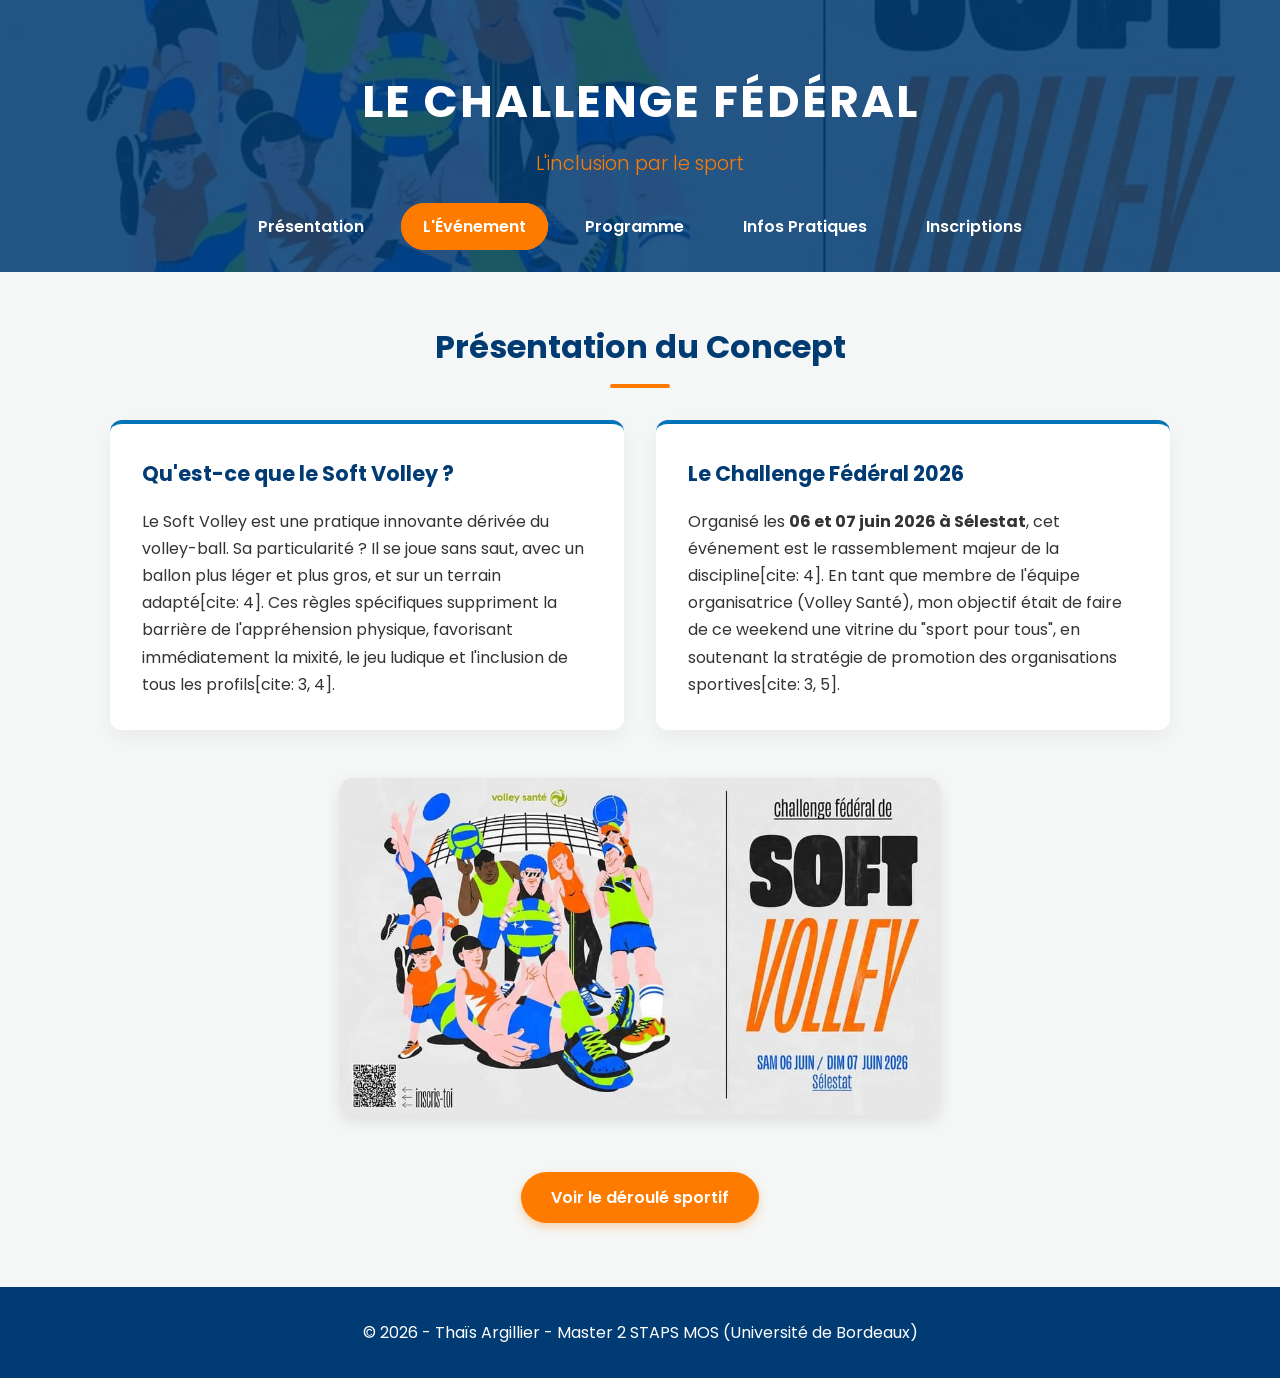
==== description.html @ 85fd7bfa "Add files via upload" ====
<!DOCTYPE html>
<html lang="fr">
<head>
    <meta charset="UTF-8">
    <title>Le Soft Volley - Challenge Fédéral</title>
    <link rel="stylesheet" href="style.css">
</head>
<body>
    <header>
        <h1>Le Challenge Fédéral</h1>
        <h2>L'inclusion par le sport</h2>
        <nav>
            <ul>
                <li><a href="index.html">Présentation</a></li>
                <li><a href="description.html" class="active">L'Événement</a></li>
                <li><a href="programme.html">Programme</a></li>
                <li><a href="infos.html">Infos Pratiques</a></li>
                <li><a href="inscription.html">Inscriptions</a></li>
            </ul>
        </nav>
    </header>

    <main>
        <h2 class="section-title">Présentation du Concept</h2>
        
        <div class="grid-2">
            <div class="card">
                <h3>Qu'est-ce que le Soft Volley ?</h3>
                <p>Le Soft Volley est une pratique innovante dérivée du volley-ball. Sa particularité ? Il se joue sans saut, avec un ballon plus léger et plus gros, et sur un terrain adapté[cite: 4]. Ces règles spécifiques suppriment la barrière de l'appréhension physique, favorisant immédiatement la mixité, le jeu ludique et l'inclusion de tous les profils[cite: 3, 4].</p>
            </div>
            
            <div class="card">
                <h3>Le Challenge Fédéral 2026</h3>
                <p>Organisé les <strong>06 et 07 juin 2026 à Sélestat</strong>, cet événement est le rassemblement majeur de la discipline[cite: 4]. En tant que membre de l'équipe organisatrice (Volley Santé), mon objectif était de faire de ce weekend une vitrine du "sport pour tous", en soutenant la stratégie de promotion des organisations sportives[cite: 3, 5].</p>
            </div>
        </div>

        <div style="text-align: center; margin: 2rem 0;">
            <img src="images/affiche challenge.jpg" alt="Affiche Soft Volley 2026" class="img-fluid" style="max-width: 600px;">
        </div>

        <div class="cta-container">
            <a href="programme.html" class="btn">Voir le déroulé sportif</a>
        </div>
    </main>

    <footer>
        <p>&copy; 2026 - Thaïs Argillier - Master 2 STAPS MOS (Université de Bordeaux)</p>
    </footer>
</body>
</html>
---- style.css ----
@import url('https://fonts.googleapis.com/css2?family=Poppins:wght@300;400;600;700&display=swap');

:root {
    --primary-blue: #003B73;
    --secondary-blue: #0074B7;
    --accent-orange: #FF7B00;
    --bg-light: #F4F7F6;
    --text-dark: #333333;
    --white: #FFFFFF;
}

* {
    margin: 0;
    padding: 0;
    box-sizing: border-box;
}

body {
    font-family: 'Poppins', sans-serif;
    background-color: var(--bg-light);
    color: var(--text-dark);
    line-height: 1.7;
}

/* Header Banderole avec image */
header {
    background: linear-gradient(rgba(0, 59, 115, 0.85), rgba(0, 59, 115, 0.85)), url('images/affiche%20challenge.jpg') center/cover no-repeat;
    color: var(--white);
    padding: 4rem 2rem 2rem 2rem;
    text-align: center;
}

header h1 {
    font-size: 2.8rem;
    font-weight: 700;
    margin-bottom: 0.5rem;
    text-transform: uppercase;
    letter-spacing: 2px;
}

header h2 {
    font-size: 1.2rem;
    font-weight: 300;
    color: var(--accent-orange);
}

/* Menu de navigation */
nav {
    margin-top: 2rem;
}

nav ul {
    list-style: none;
    display: flex;
    justify-content: center;
    gap: 15px;
    flex-wrap: wrap;
}

nav ul li a {
    color: var(--white);
    text-decoration: none;
    padding: 10px 20px;
    font-weight: 600;
    border-radius: 25px;
    border: 2px solid transparent;
    transition: all 0.3s ease;
}

nav ul li a:hover, nav ul li a.active {
    background-color: var(--accent-orange);
    border-color: var(--accent-orange);
}

/* Conteneur principal et structure en colonnes */
main {
    max-width: 1100px;
    margin: 3rem auto;
    padding: 0 20px;
}

.section-title {
    text-align: center;
    color: var(--primary-blue);
    font-size: 2rem;
    margin-bottom: 2rem;
    position: relative;
}

.section-title::after {
    content: '';
    width: 60px;
    height: 4px;
    background-color: var(--accent-orange);
    display: block;
    margin: 10px auto 0;
    border-radius: 2px;
}

/* Grilles CSS pour les colonnes */
.grid-2, .grid-3 {
    display: grid;
    gap: 2rem;
    margin-bottom: 3rem;
}

.grid-2 { grid-template-columns: repeat(auto-fit, minmax(400px, 1fr)); }
.grid-3 { grid-template-columns: repeat(auto-fit, minmax(300px, 1fr)); }

/* Design des cartes (Cards) */
.card {
    background: var(--white);
    padding: 2rem;
    border-radius: 12px;
    box-shadow: 0 8px 20px rgba(0,0,0,0.05);
    transition: transform 0.3s ease;
    border-top: 4px solid var(--secondary-blue);
}

.card:hover {
    transform: translateY(-5px);
    box-shadow: 0 12px 25px rgba(0,0,0,0.1);
}

.card h3 {
    color: var(--primary-blue);
    margin-bottom: 1rem;
    font-size: 1.3rem;
}

/* Boutons (Liens entre pages) */
.cta-container {
    text-align: center;
    margin: 3rem 0;
}

.btn {
    display: inline-block;
    background-color: var(--accent-orange);
    color: var(--white);
    padding: 12px 30px;
    text-decoration: none;
    font-weight: 600;
    border-radius: 30px;
    transition: background 0.3s ease, transform 0.2s ease;
    box-shadow: 0 4px 10px rgba(255, 123, 0, 0.3);
}

.btn:hover {
    background-color: #e66a00;
    transform: scale(1.05);
}

/* Images */
.img-fluid {
    max-width: 100%;
    height: auto;
    border-radius: 12px;
    box-shadow: 0 5px 15px rgba(0,0,0,0.1);
}

/* Formulaire */
form.card {
    max-width: 700px;
    margin: 0 auto;
}

.form-group {
    margin-bottom: 1.5rem;
}

.form-group label {
    display: block;
    font-weight: 600;
    margin-bottom: 0.5rem;
    color: var(--primary-blue);
}

.form-group input, .form-group select {
    width: 100%;
    padding: 12px;
    border: 1px solid #ccc;
    border-radius: 6px;
    font-family: inherit;
}

.form-group input:focus {
    outline: none;
    border-color: var(--secondary-blue);
    box-shadow: 0 0 5px rgba(0, 116, 183, 0.3);
}

button[type="submit"] {
    border: none;
    cursor: pointer;
    width: 100%;
    font-size: 1.1rem;
}

/* Footer */
footer {
    background-color: var(--primary-blue);
    color: var(--white);
    text-align: center;
    padding: 2rem;
    margin-top: 4rem;
}
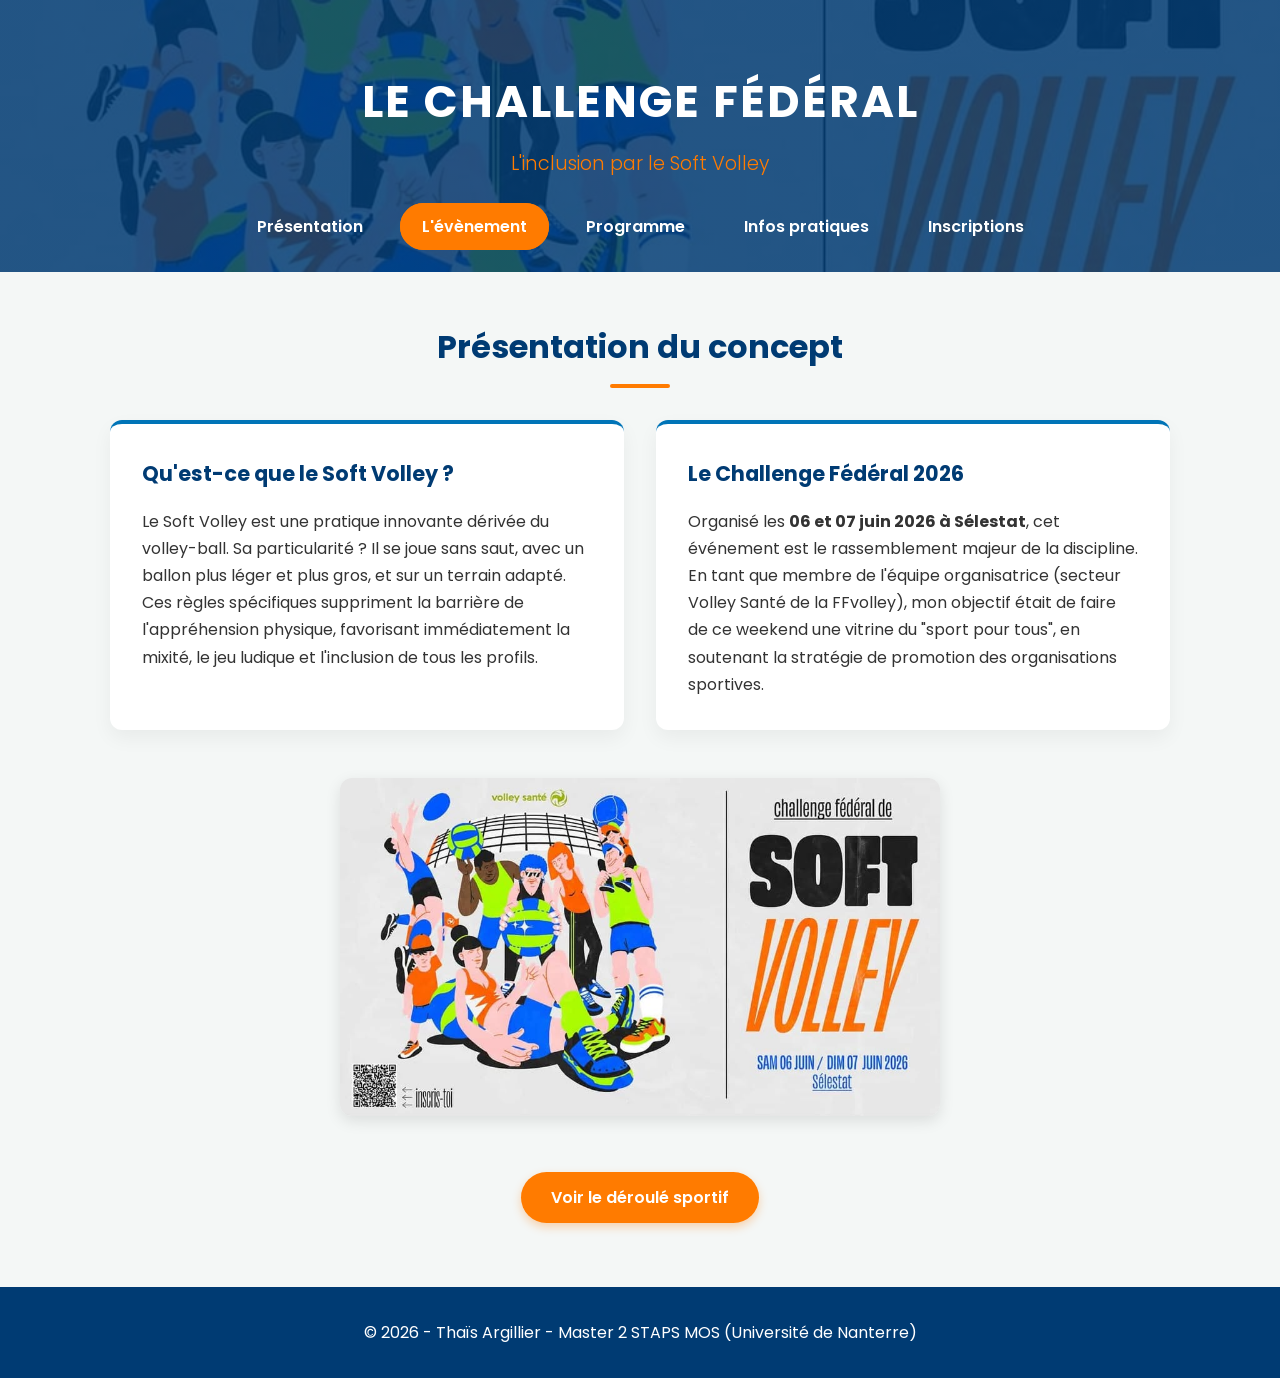
==== commit 8dd1d724: "Add files via upload" ====
--- a/description.html
+++ b/description.html
@@ -8,30 +8,31 @@
 <body>
     <header>
         <h1>Le Challenge Fédéral</h1>
-        <h2>L'inclusion par le sport</h2>
+        <h2>L'inclusion par le Soft Volley</h2>
         <nav>
             <ul>
                 <li><a href="index.html">Présentation</a></li>
-                <li><a href="description.html" class="active">L'Événement</a></li>
+                <li><a href="description.html" class="active">L'évènement</a></li>
                 <li><a href="programme.html">Programme</a></li>
-                <li><a href="infos.html">Infos Pratiques</a></li>
+                <li><a href="infos.html">Infos pratiques</a></li>
                 <li><a href="inscription.html">Inscriptions</a></li>
             </ul>
         </nav>
     </header>
 
     <main>
-        <h2 class="section-title">Présentation du Concept</h2>
+        <h2 class="section-title">Présentation du concept</h2>
         
         <div class="grid-2">
             <div class="card">
                 <h3>Qu'est-ce que le Soft Volley ?</h3>
-                <p>Le Soft Volley est une pratique innovante dérivée du volley-ball. Sa particularité ? Il se joue sans saut, avec un ballon plus léger et plus gros, et sur un terrain adapté[cite: 4]. Ces règles spécifiques suppriment la barrière de l'appréhension physique, favorisant immédiatement la mixité, le jeu ludique et l'inclusion de tous les profils[cite: 3, 4].</p>
+                <p>Le Soft Volley est une pratique innovante dérivée du volley-ball. 
+                Sa particularité ? Il se joue sans saut, avec un ballon plus léger et plus gros, et sur un terrain adapté. Ces règles spécifiques suppriment la barrière de l'appréhension physique, favorisant immédiatement la mixité, le jeu ludique et l'inclusion de tous les profils.</p>
             </div>
             
             <div class="card">
                 <h3>Le Challenge Fédéral 2026</h3>
-                <p>Organisé les <strong>06 et 07 juin 2026 à Sélestat</strong>, cet événement est le rassemblement majeur de la discipline[cite: 4]. En tant que membre de l'équipe organisatrice (Volley Santé), mon objectif était de faire de ce weekend une vitrine du "sport pour tous", en soutenant la stratégie de promotion des organisations sportives[cite: 3, 5].</p>
+                <p>Organisé les <strong>06 et 07 juin 2026 à Sélestat</strong>, cet événement est le rassemblement majeur de la discipline. En tant que membre de l'équipe organisatrice (secteur Volley Santé de la FFvolley), mon objectif était de faire de ce weekend une vitrine du "sport pour tous", en soutenant la stratégie de promotion des organisations sportives.</p>
             </div>
         </div>
 
@@ -45,7 +46,7 @@
     </main>
 
     <footer>
-        <p>&copy; 2026 - Thaïs Argillier - Master 2 STAPS MOS (Université de Bordeaux)</p>
+        <p>&copy; 2026 - Thaïs Argillier - Master 2 STAPS MOS (Université de Nanterre)</p>
     </footer>
 </body>
 </html>
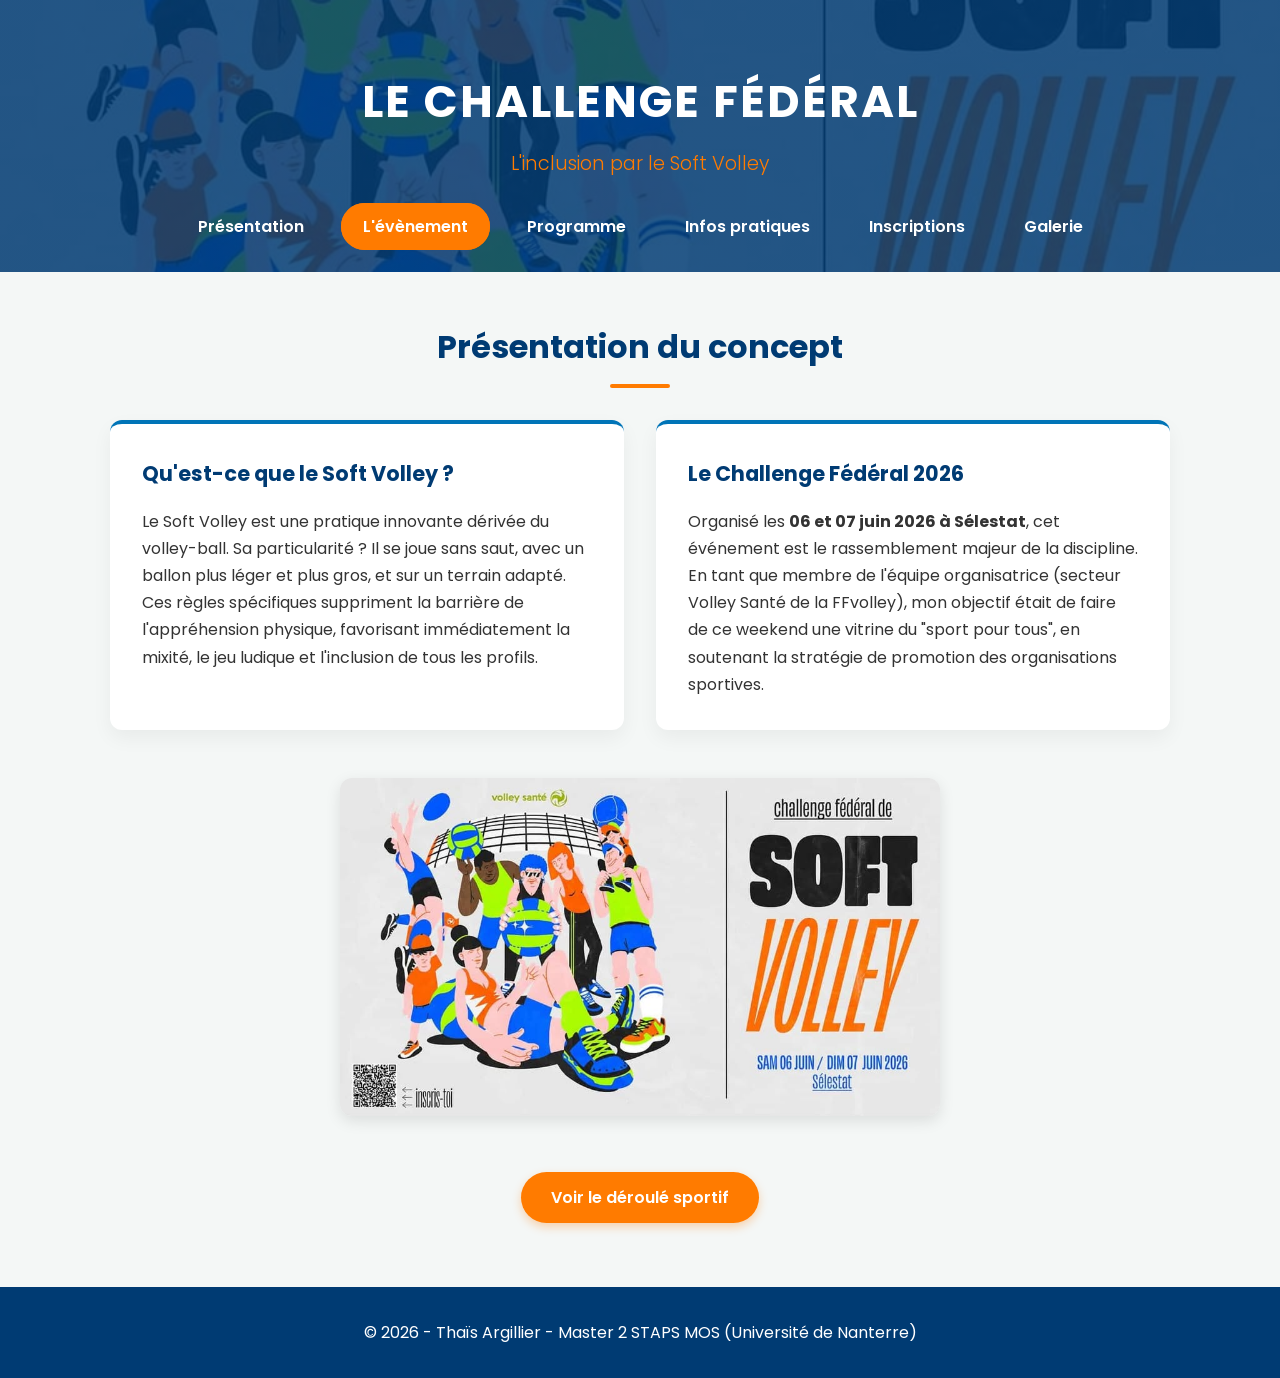
==== commit 90d51226: "Add files via upload" ====
--- a/description.html
+++ b/description.html
@@ -16,6 +16,7 @@
                 <li><a href="programme.html">Programme</a></li>
                 <li><a href="infos.html">Infos pratiques</a></li>
                 <li><a href="inscription.html">Inscriptions</a></li>
+                <li><a href="galerie.html">Galerie</a></li>
             </ul>
         </nav>
     </header>
--- a/style.css
+++ b/style.css
@@ -204,4 +204,27 @@
     text-align: center;
     padding: 2rem;
     margin-top: 4rem;
+}
+
+/* Grille pour la page Galerie */
+.gallery-grid {
+    display: grid;
+    grid-template-columns: repeat(auto-fit, minmax(300px, 1fr));
+    gap: 1.5rem;
+    margin-top: 2rem;
+}
+
+.gallery-grid img {
+    width: 100%;
+    height: 280px;
+    object-fit: cover; /* Recadre l'image proprement sans la déformer */
+    border-radius: 12px;
+    box-shadow: 0 5px 15px rgba(0,0,0,0.1);
+    transition: transform 0.3s ease;
+    margin: 0; 
+}
+
+.gallery-grid img:hover {
+    transform: scale(1.05);
+    box-shadow: 0 10px 20px rgba(0,0,0,0.2);
 }
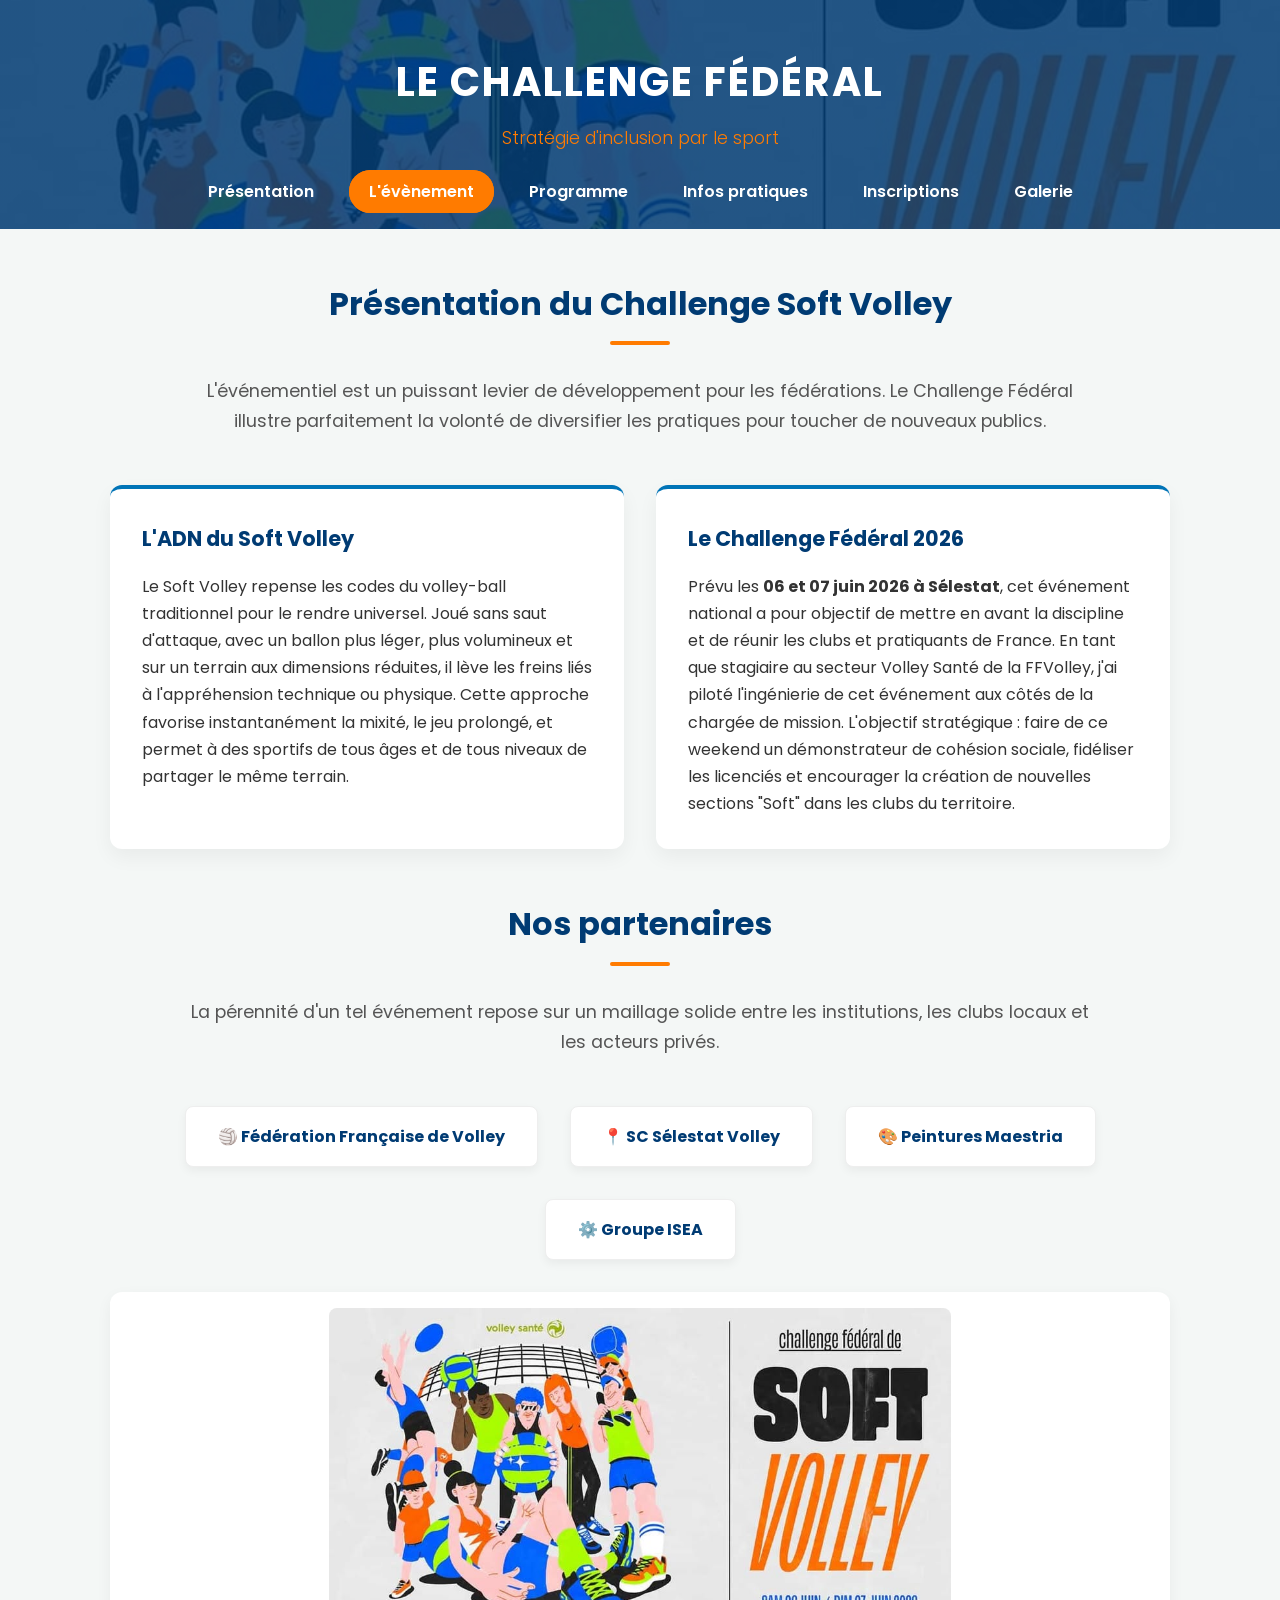
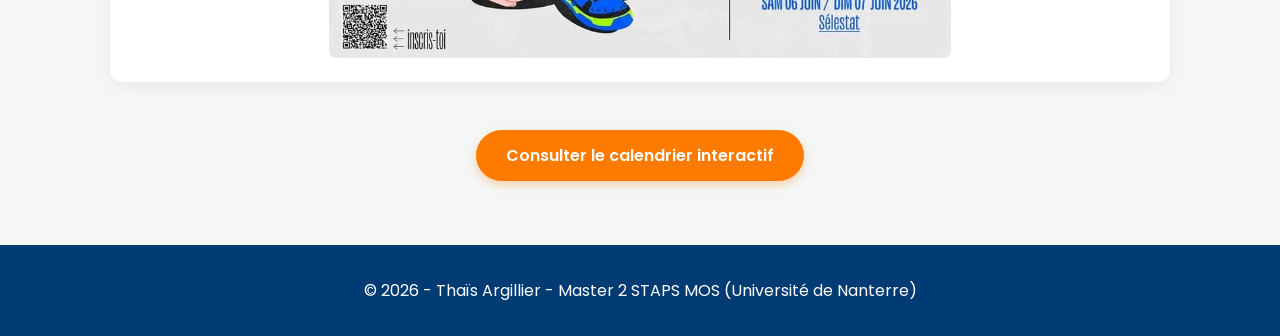
==== commit a67abb2e: "Add files via upload" ====
--- a/description.html
+++ b/description.html
@@ -8,7 +8,7 @@
 <body>
     <header>
         <h1>Le Challenge Fédéral</h1>
-        <h2>L'inclusion par le Soft Volley</h2>
+        <h2>Stratégie d'inclusion par le sport</h2>
         <nav>
             <ul>
                 <li><a href="index.html">Présentation</a></li>
@@ -22,27 +22,37 @@
     </header>
 
     <main>
-        <h2 class="section-title">Présentation du concept</h2>
+        <h2 class="section-title">Présentation du Challenge Soft Volley</h2>
+        <p class="intro-text">L'événementiel est un puissant levier de développement pour les fédérations. Le Challenge Fédéral illustre parfaitement la volonté de diversifier les pratiques pour toucher de nouveaux publics.</p>
         
         <div class="grid-2">
             <div class="card">
-                <h3>Qu'est-ce que le Soft Volley ?</h3>
-                <p>Le Soft Volley est une pratique innovante dérivée du volley-ball. 
-                Sa particularité ? Il se joue sans saut, avec un ballon plus léger et plus gros, et sur un terrain adapté. Ces règles spécifiques suppriment la barrière de l'appréhension physique, favorisant immédiatement la mixité, le jeu ludique et l'inclusion de tous les profils.</p>
+                <h3>L'ADN du Soft Volley</h3>
+                <p>Le Soft Volley repense les codes du volley-ball traditionnel pour le rendre universel. Joué sans saut d'attaque, avec un ballon plus léger, plus volumineux et sur un terrain aux dimensions réduites, il lève les freins liés à l'appréhension technique ou physique. Cette approche favorise instantanément la mixité, le jeu prolongé, et permet à des sportifs de tous âges et de tous niveaux de partager le même terrain.</p>
             </div>
             
             <div class="card">
                 <h3>Le Challenge Fédéral 2026</h3>
-                <p>Organisé les <strong>06 et 07 juin 2026 à Sélestat</strong>, cet événement est le rassemblement majeur de la discipline. En tant que membre de l'équipe organisatrice (secteur Volley Santé de la FFvolley), mon objectif était de faire de ce weekend une vitrine du "sport pour tous", en soutenant la stratégie de promotion des organisations sportives.</p>
+                <p>Prévu les <strong>06 et 07 juin 2026 à Sélestat</strong>, cet événement national a pour objectif de mettre en avant la discipline et de réunir les clubs et pratiquants de France. En tant que stagiaire au secteur Volley Santé de la FFVolley, j'ai piloté l'ingénierie de cet événement aux côtés de la chargée de mission. L'objectif stratégique : faire de ce weekend un démonstrateur de cohésion sociale, fidéliser les licenciés et encourager la création de nouvelles sections "Soft" dans les clubs du territoire.</p>
             </div>
         </div>
 
-        <div style="text-align: center; margin: 2rem 0;">
-            <img src="images/affiche challenge.jpg" alt="Affiche Soft Volley 2026" class="img-fluid" style="max-width: 600px;">
+        <h2 class="section-title">Nos partenaires</h2>
+        <p class="intro-text">La pérennité d'un tel événement repose sur un maillage solide entre les institutions, les clubs locaux et les acteurs privés.</p>
+        
+        <div class="partners-grid">
+            <a href="http://www.ffvb.org/" target="_blank" class="partner-logo">🏐 Fédération Française de Volley</a>
+            <a href="https://www.selestat-volley.fr/" target="_blank" class="partner-logo">📍 SC Sélestat Volley</a>
+            <a href="#" class="partner-logo">🎨 Peintures Maestria</a>
+            <a href="#" class="partner-logo">⚙️ Groupe ISEA</a>
+        </div>
+
+        <div class="img-container">
+            <img src="images/affiche challenge.jpg" alt="Affiche Soft Volley 2026" class="img-fluid">
         </div>
 
         <div class="cta-container">
-            <a href="programme.html" class="btn">Voir le déroulé sportif</a>
+            <a href="programme.html" class="btn">Consulter le calendrier interactif</a>
         </div>
     </main>
 
--- a/style.css
+++ b/style.css
@@ -22,16 +22,16 @@
     line-height: 1.7;
 }
 
-/* Header Banderole avec image */
+/* Header */
 header {
     background: linear-gradient(rgba(0, 59, 115, 0.85), rgba(0, 59, 115, 0.85)), url('images/affiche%20challenge.jpg') center/cover no-repeat;
     color: var(--white);
-    padding: 4rem 2rem 2rem 2rem;
+    padding: 3rem 2rem 1.5rem 2rem;
     text-align: center;
 }
 
 header h1 {
-    font-size: 2.8rem;
+    font-size: 2.5rem;
     font-weight: 700;
     margin-bottom: 0.5rem;
     text-transform: uppercase;
@@ -39,16 +39,13 @@
 }
 
 header h2 {
-    font-size: 1.2rem;
+    font-size: 1.1rem;
     font-weight: 300;
     color: var(--accent-orange);
 }
 
-/* Menu de navigation */
-nav {
-    margin-top: 2rem;
-}
-
+/* Menu */
+nav { margin-top: 1.5rem; }
 nav ul {
     list-style: none;
     display: flex;
@@ -56,23 +53,21 @@
     gap: 15px;
     flex-wrap: wrap;
 }
-
 nav ul li a {
     color: var(--white);
     text-decoration: none;
-    padding: 10px 20px;
+    padding: 8px 18px;
     font-weight: 600;
     border-radius: 25px;
     border: 2px solid transparent;
     transition: all 0.3s ease;
 }
-
 nav ul li a:hover, nav ul li a.active {
     background-color: var(--accent-orange);
     border-color: var(--accent-orange);
 }
 
-/* Conteneur principal et structure en colonnes */
+/* Structure principale */
 main {
     max-width: 1100px;
     margin: 3rem auto;
@@ -83,31 +78,39 @@
     text-align: center;
     color: var(--primary-blue);
     font-size: 2rem;
-    margin-bottom: 2rem;
+    margin-bottom: 1.5rem;
     position: relative;
 }
-
 .section-title::after {
     content: '';
     width: 60px;
     height: 4px;
     background-color: var(--accent-orange);
     display: block;
-    margin: 10px auto 0;
+    margin: 10px auto 2rem;
     border-radius: 2px;
 }
 
-/* Grilles CSS pour les colonnes */
-.grid-2, .grid-3 {
+/* Texte enrichi */
+.intro-text {
+    text-align: center;
+    max-width: 900px;
+    margin: 0 auto 3rem auto;
+    font-size: 1.1rem;
+    color: #555;
+}
+
+/* Grilles */
+.grid-2, .grid-3, .grid-4 {
     display: grid;
     gap: 2rem;
     margin-bottom: 3rem;
 }
-
 .grid-2 { grid-template-columns: repeat(auto-fit, minmax(400px, 1fr)); }
 .grid-3 { grid-template-columns: repeat(auto-fit, minmax(300px, 1fr)); }
-
-/* Design des cartes (Cards) */
+.grid-4 { grid-template-columns: repeat(auto-fit, minmax(200px, 1fr)); }
+
+/* Cartes (Cards) */
 .card {
     background: var(--white);
     padding: 2rem;
@@ -116,24 +119,132 @@
     transition: transform 0.3s ease;
     border-top: 4px solid var(--secondary-blue);
 }
-
 .card:hover {
     transform: translateY(-5px);
     box-shadow: 0 12px 25px rgba(0,0,0,0.1);
 }
-
 .card h3 {
     color: var(--primary-blue);
     margin-bottom: 1rem;
     font-size: 1.3rem;
 }
 
-/* Boutons (Liens entre pages) */
-.cta-container {
-    text-align: center;
-    margin: 3rem 0;
-}
-
+/* Images ajustées (Visibles en entier) */
+.img-container {
+    text-align: center;
+    margin: 2rem 0;
+    background: #fff;
+    padding: 1rem;
+    border-radius: 12px;
+    box-shadow: 0 5px 15px rgba(0,0,0,0.05);
+}
+.img-fluid {
+    max-width: 100%;
+    max-height: 350px;
+    object-fit: contain; /* Empêche le rognage de l'image */
+    border-radius: 8px;
+}
+
+/* Galerie */
+.gallery-grid {
+    display: grid;
+    grid-template-columns: repeat(auto-fit, minmax(300px, 1fr));
+    gap: 1.5rem;
+    margin-top: 2rem;
+}
+.gallery-grid img {
+    width: 100%;
+    height: 250px;
+    object-fit: contain; /* L'image s'ajuste sans être coupée */
+    background: #fff;
+    padding: 10px;
+    border-radius: 12px;
+    box-shadow: 0 5px 15px rgba(0,0,0,0.08);
+    transition: transform 0.3s ease;
+}
+.gallery-grid img:hover {
+    transform: scale(1.05);
+}
+
+/* Partenaires */
+.partners-grid {
+    display: flex;
+    justify-content: center;
+    gap: 2rem;
+    flex-wrap: wrap;
+    margin-top: 2rem;
+}
+.partner-logo {
+    display: block;
+    background: var(--white);
+    padding: 1rem 2rem;
+    border-radius: 8px;
+    color: var(--primary-blue);
+    font-weight: bold;
+    text-decoration: none;
+    box-shadow: 0 4px 10px rgba(0,0,0,0.05);
+    border: 1px solid #eee;
+    transition: all 0.3s ease;
+}
+.partner-logo:hover {
+    border-color: var(--accent-orange);
+    color: var(--accent-orange);
+    transform: translateY(-3px);
+}
+
+/* Calendrier interactif (Accords HTML) */
+.calendar-day {
+    background: var(--white);
+    margin-bottom: 1rem;
+    border-radius: 8px;
+    box-shadow: 0 4px 10px rgba(0,0,0,0.05);
+    overflow: hidden;
+}
+.calendar-day summary {
+    background: var(--secondary-blue);
+    color: var(--white);
+    padding: 1rem 1.5rem;
+    font-size: 1.2rem;
+    font-weight: 600;
+    cursor: pointer;
+    list-style: none;
+    transition: background 0.3s ease;
+}
+.calendar-day summary:hover { background: var(--primary-blue); }
+.calendar-day summary::-webkit-details-marker { display: none; }
+.calendar-content {
+    padding: 1.5rem;
+    border-left: 4px solid var(--accent-orange);
+}
+.calendar-content ul {
+    list-style: none;
+}
+.calendar-content ul li {
+    margin-bottom: 0.8rem;
+    padding-bottom: 0.8rem;
+    border-bottom: 1px solid #eee;
+}
+
+/* Google Maps */
+.map-responsive {
+    overflow: hidden;
+    padding-bottom: 45%;
+    position: relative;
+    height: 0;
+    border-radius: 12px;
+    box-shadow: 0 5px 15px rgba(0,0,0,0.1);
+    margin: 2rem 0;
+}
+.map-responsive iframe {
+    left: 0;
+    top: 0;
+    height: 100%;
+    width: 100%;
+    position: absolute;
+}
+
+/* Boutons */
+.cta-container { text-align: center; margin: 3rem 0; }
 .btn {
     display: inline-block;
     background-color: var(--accent-orange);
@@ -145,86 +256,23 @@
     transition: background 0.3s ease, transform 0.2s ease;
     box-shadow: 0 4px 10px rgba(255, 123, 0, 0.3);
 }
-
-.btn:hover {
-    background-color: #e66a00;
-    transform: scale(1.05);
-}
-
-/* Images */
-.img-fluid {
-    max-width: 100%;
-    height: auto;
-    border-radius: 12px;
-    box-shadow: 0 5px 15px rgba(0,0,0,0.1);
-}
+.btn:hover { background-color: #e66a00; transform: scale(1.05); }
 
 /* Formulaire */
-form.card {
-    max-width: 700px;
-    margin: 0 auto;
-}
-
-.form-group {
-    margin-bottom: 1.5rem;
-}
-
-.form-group label {
-    display: block;
-    font-weight: 600;
-    margin-bottom: 0.5rem;
-    color: var(--primary-blue);
-}
-
-.form-group input, .form-group select {
-    width: 100%;
-    padding: 12px;
-    border: 1px solid #ccc;
-    border-radius: 6px;
-    font-family: inherit;
-}
-
-.form-group input:focus {
-    outline: none;
-    border-color: var(--secondary-blue);
-    box-shadow: 0 0 5px rgba(0, 116, 183, 0.3);
-}
-
+form.card { max-width: 700px; margin: 0 auto; }
+.form-group { margin-bottom: 1.5rem; }
+.form-group label { display: block; font-weight: 600; margin-bottom: 0.5rem; color: var(--primary-blue); }
+.form-group input, .form-group select { width: 100%; padding: 12px; border: 1px solid #ccc; border-radius: 6px; font-family: inherit; }
 button[type="submit"] {
     border: none;
     cursor: pointer;
     width: 100%;
     font-size: 1.1rem;
-}
-
-/* Footer */
-footer {
+    padding: 15px;
     background-color: var(--primary-blue);
-    color: var(--white);
-    text-align: center;
-    padding: 2rem;
-    margin-top: 4rem;
-}
-
-/* Grille pour la page Galerie */
-.gallery-grid {
-    display: grid;
-    grid-template-columns: repeat(auto-fit, minmax(300px, 1fr));
-    gap: 1.5rem;
-    margin-top: 2rem;
-}
-
-.gallery-grid img {
-    width: 100%;
-    height: 280px;
-    object-fit: cover; /* Recadre l'image proprement sans la déformer */
-    border-radius: 12px;
-    box-shadow: 0 5px 15px rgba(0,0,0,0.1);
-    transition: transform 0.3s ease;
-    margin: 0; 
-}
-
-.gallery-grid img:hover {
-    transform: scale(1.05);
-    box-shadow: 0 10px 20px rgba(0,0,0,0.2);
-}+    color: white;
+    border-radius: 8px;
+}
+button[type="submit"]:hover { background-color: var(--secondary-blue); }
+
+footer { background-color: var(--primary-blue); color: var(--white); text-align: center; padding: 2rem; margin-top: 4rem; }
